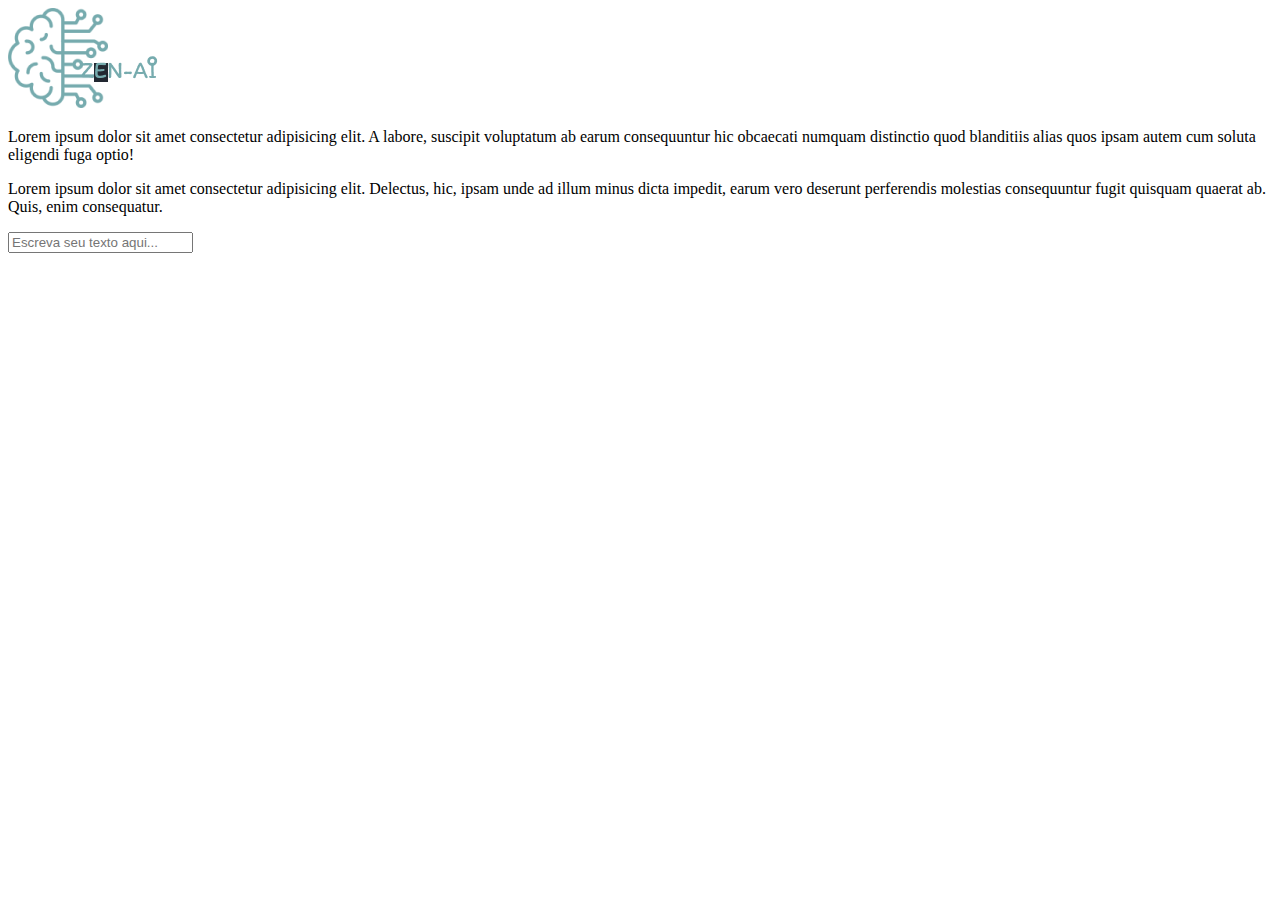
==== src/html/home.html @ fa41bdee "first commit" ====
<!DOCTYPE html>
<html lang="pt-br">
<head>
    <meta charset="UTF-8">
    <meta name="viewport" content="width=device-width, initial-scale=1.0">
    <title>Zen-AI</title>
</head>
<body>
    <main>
        <img src="../img/logo_menor.png" alt="">
        <p class="pergunta_user">Lorem ipsum dolor sit amet consectetur adipisicing elit. A labore, suscipit voluptatum ab earum consequuntur hic obcaecati numquam distinctio quod blanditiis alias quos ipsam autem cum soluta eligendi fuga optio!</p>
        <p class="resposta_ia">Lorem ipsum dolor sit amet consectetur adipisicing elit. Delectus, hic, ipsam unde ad illum minus dicta impedit, earum vero deserunt perferendis molestias consequuntur fugit quisquam quaerat ab. Quis, enim consequatur.</p>
    </main>
    <footer>
        <input type="text" placeholder="Escreva seu texto aqui...">
    </footer>
    
</body>
</html>
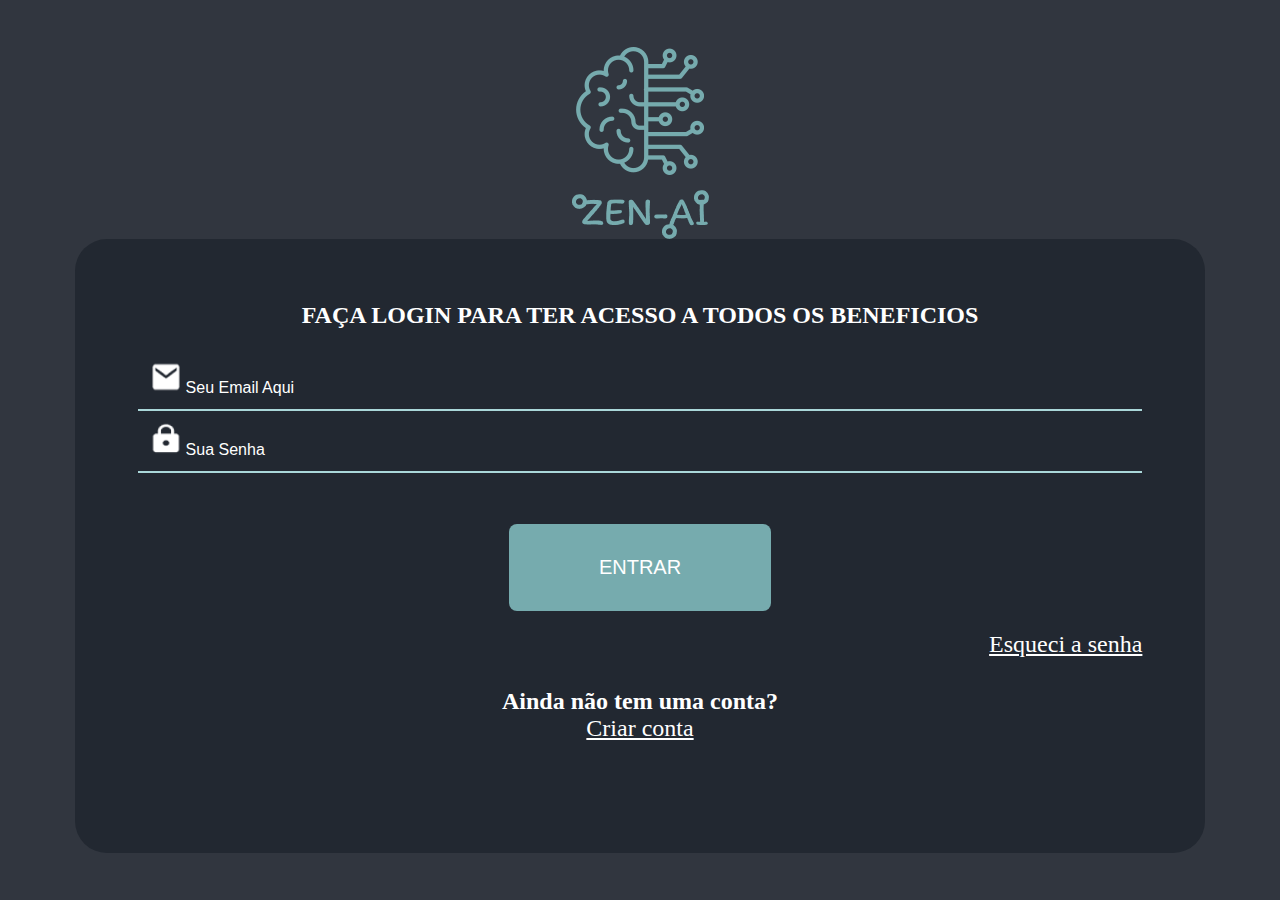
==== commit dd4ad503: "tudo finalizado, api implementada" ====
--- a/src/html/home.html
+++ b/src/html/home.html
@@ -3,17 +3,21 @@
 <head>
     <meta charset="UTF-8">
     <meta name="viewport" content="width=device-width, initial-scale=1.0">
+    <link rel="stylesheet" href="../css/home.css">
+    <script src="../js/home.js" defer></script>
     <title>Zen-AI</title>
 </head>
 <body>
-    <main>
-        <img src="../img/logo_menor.png" alt="">
-        <p class="pergunta_user">Lorem ipsum dolor sit amet consectetur adipisicing elit. A labore, suscipit voluptatum ab earum consequuntur hic obcaecati numquam distinctio quod blanditiis alias quos ipsam autem cum soluta eligendi fuga optio!</p>
-        <p class="resposta_ia">Lorem ipsum dolor sit amet consectetur adipisicing elit. Delectus, hic, ipsam unde ad illum minus dicta impedit, earum vero deserunt perferendis molestias consequuntur fugit quisquam quaerat ab. Quis, enim consequatur.</p>
+    <main id="main">
+        <img class="logo" src="../img/logo_menor.png" alt="">
+        <!-- <svg width="100" height="100">
+            <polygon points="25,0 0,50 50,50" fill="aliceblue"/>
+        </svg>
+           -->
+
     </main>
     <footer>
-        <input type="text" placeholder="Escreva seu texto aqui...">
+            <input class="input_pergunta" id="pergunta_usuario" type="text" placeholder="Escreva sua pergunta aqui...">
     </footer>
-    
 </body>
 </html>--- a/src/css/home.css
+++ b/src/css/home.css
@@ -0,0 +1,74 @@
+input{
+    border: none;
+}
+
+body{
+    background-color: #222831;
+    display: flex;
+    flex-direction: column;
+    align-items: center;
+    font-family: 'Lucida Sans', 'Lucida Sans Regular', 'Lucida Grande', 'Lucida Sans Unicode', Geneva, Verdana, sans-serif;
+}
+main{
+    background-color: #31363F;
+    margin: 22px;
+    padding: 22px;
+    width: 94%;
+    height: 82vh;
+    display: flex;
+    flex-direction: column;
+
+
+    overflow-y: auto;
+    scroll-snap-type: y mandatory;
+}
+.logo{
+    width: 9rem;
+    background-color: #31363F;
+    border-radius: 12px;
+    padding: 12px;
+    position: fixed;
+}
+
+.pergunta_user{
+    background-color: rgb(195, 204, 212);
+    padding: 2rem;
+    border-radius: 2rem;
+    width: 50%;
+    align-self: flex-end;
+
+}
+.resposta_ia{
+    background-color: #76ABAE;
+    padding: 2rem;
+    border-radius: 2rem;
+    width: 50%;
+}
+/* 
+polygon {
+    stroke: black;
+    stroke-width: 2;
+  } */
+
+
+ footer{
+      display: flex;
+      justify-content: center;
+      width: 100%;
+  }
+
+  .input_pergunta{
+      padding: 1rem;
+      border-radius: 10rem;
+      width: 40%;
+      background-image: url(../img/enviar\ 1.png);
+      border: none;
+      outline: none;
+      background-repeat: no-repeat;
+      background-size: 32px;
+      background-position: 98% 50%;
+      font-size: 16px;
+    
+
+  }
+  